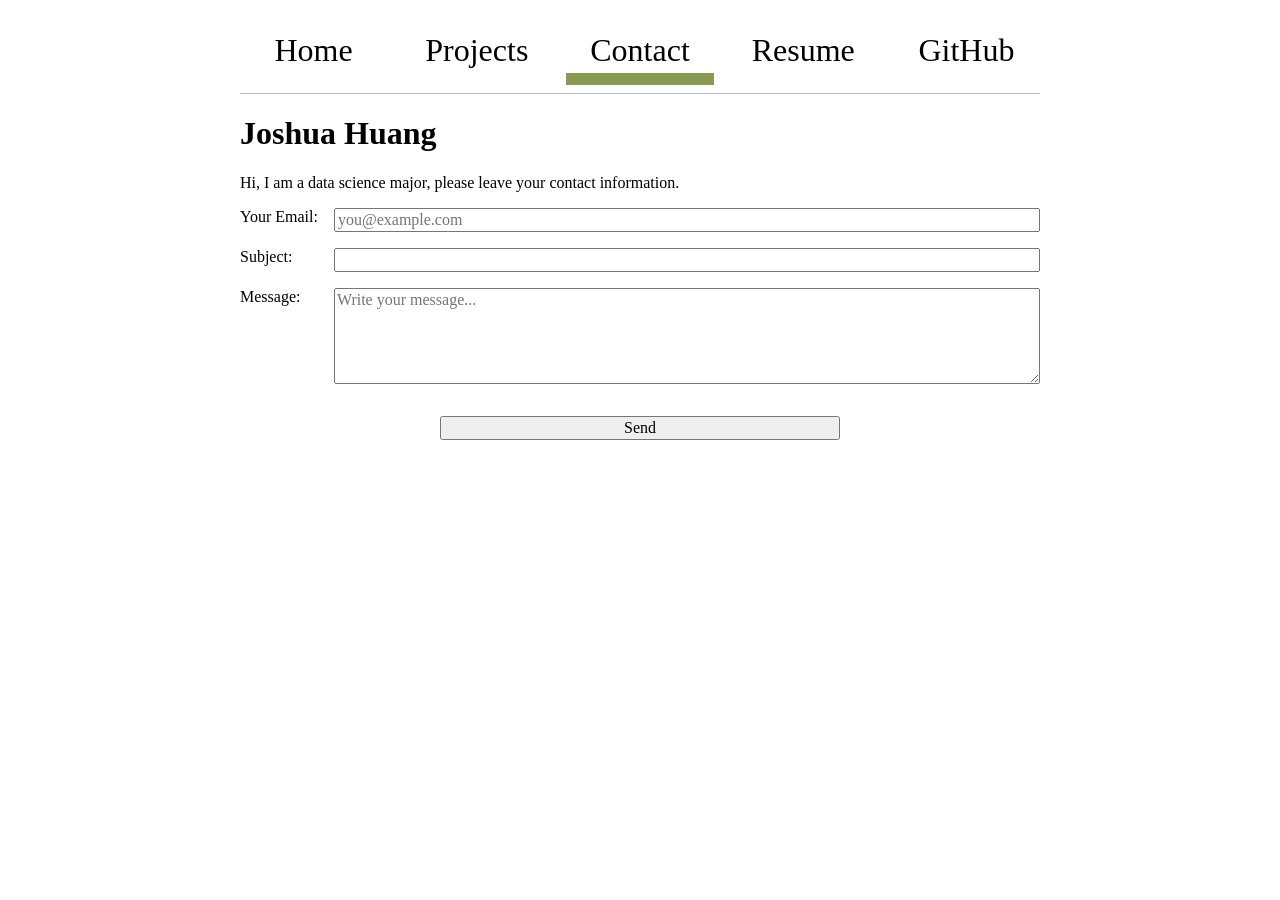
==== contact/index.html @ e82c4d55 "new update ui" ====
<!DOCTYPE html>
<html lang="en">
<head>
    <meta charset="UTF-8">
    <meta name="viewport" content="width=device-width, initial-scale=1.0">
    <title>Document</title> 
    <link rel="stylesheet" href="../style.css">

    <nav>
        <a href="../index.html">Home</a>
        <a href="../projects/index.html">Projects</a>
        <a href="../contact/index.html" class="current">Contact</a>
        <a href="../resume/index.html">Resume</a>
        <a href="https://github.com/joshuaamm7" target="_blank">GitHub</a>
        
        </nav>
</head>
<body>

    <h1>Joshua Huang</h1>
    <p>Hi, I am a data science major, please leave your contact information.</p>
    <form action="mailto:joh095@ucsd.edu" method="POST" enctype="text/plain">
  
  <label>
    Your Email:
    <input name="email" type="email" placeholder="you@example.com" required>
  </label>

  <label>
    Subject:
    <input name="subject" required>
  </label>

  <label>
    Message:
    <textarea name="body" rows="5" cols="30" placeholder="Write your message..."></textarea>
  </label>

  <button type="submit">Send</button>

</form>

</body>
</html>
---- style.css ----
body {
  max-width: 100ch;
  margin: 0 auto;
  padding: 0.5rem 1rem;
}

input,
textarea,
button {
  font: inherit;
}

form {
  display: grid;
  grid-template-columns: auto 1fr;
  gap: 1em;
}

label {
  display: grid;
  grid-template-columns: subgrid;
  grid-column: 1 / -1;
}

button {
  grid-column: 1 / -1;
  width: 50%;
  margin: 1em auto;
}

:root{
    --color-accent: oklch(65.602% 0.09892 120.137);
} <!--root for whole doc>
html {
  accent-color: var(--color-accent);
}

nav ul,
nav li {
  display: contents;
}

nav {
  display: flex;
  gap: 1rem;
  padding: 0.5rem 0;
  align-items: center;
  font-size: 2rem;
  border-bottom: 1px solid oklch(80% 3% 200);
}

nav a {
  flex: 1;
  text-decoration: none;
  color: inherit;
  text-align: center;
  padding: 0.5em;
}
nav a.current {
  border-bottom: 0.4em solid var(--color-accent);
  padding-bottom: 0.1em;
}

nav a:hover {
  border-bottom: 0.4em solid var(--color-accent);
  background-color: oklch(from var(--color-accent) 95% 5% h)
}
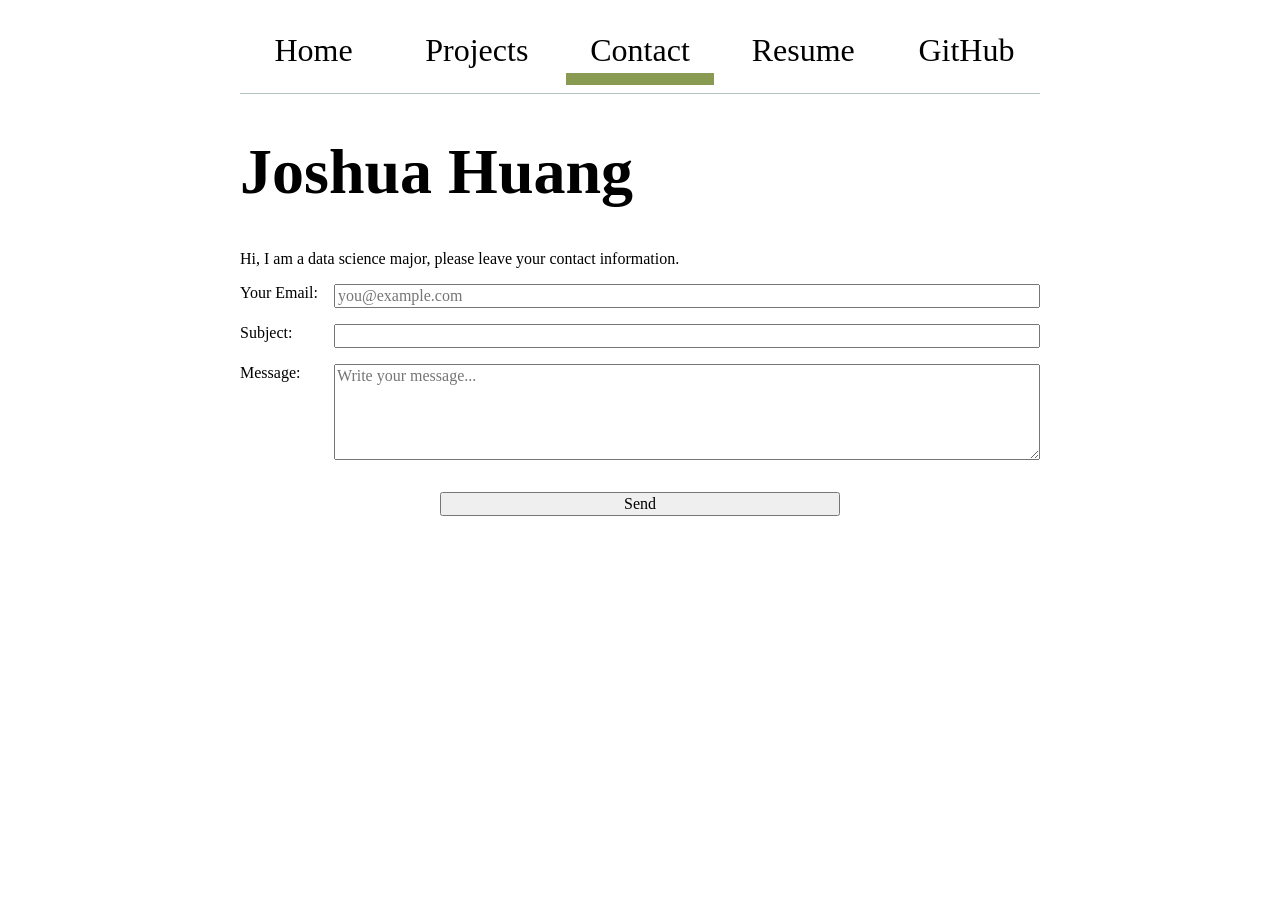
==== commit 1d02fe1b: "l3" ====
--- a/contact/index.html
+++ b/contact/index.html
@@ -5,6 +5,7 @@
     <meta name="viewport" content="width=device-width, initial-scale=1.0">
     <title>Document</title> 
     <link rel="stylesheet" href="../style.css">
+    <script type="module" src="../global.js"></script>
 
     <nav>
         <a href="../index.html">Home</a>
--- a/style.css
+++ b/style.css
@@ -64,4 +64,38 @@
 nav a:hover {
   border-bottom: 0.4em solid var(--color-accent);
   background-color: oklch(from var(--color-accent) 95% 5% h)
+}
+.projects {
+  display: grid;
+  grid-template-columns: repeat(auto-fill, minmax(15em, 1fr));
+  gap: 1em;
+}
+.projects img {
+  width: 100%;
+  height: auto;
+}
+.projects article {
+  padding: 1em;
+  background-color: #fafafa;
+}
+
+.projects article:hover {
+  transform: translateY(-4px);
+}
+
+.projects h2 {
+  margin: 0;
+}
+h1 {
+  font-size: 400%;
+}
+
+h1,
+h2,
+h3,
+h4,
+h5,
+h6 {
+  line-height: 1.1;
+  text-wrap: balance;
 }
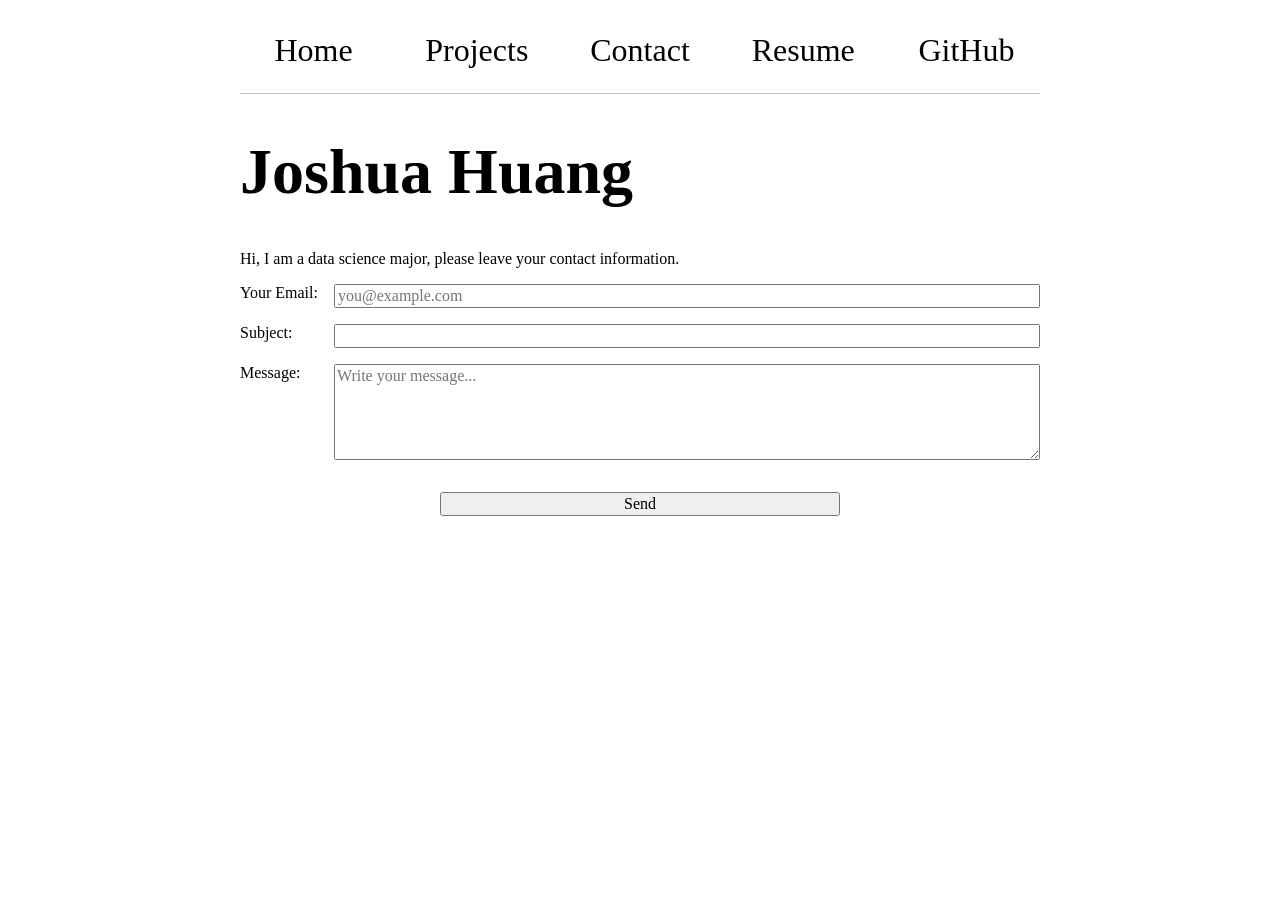
==== commit 9cc29511: "step3" ====
--- a/contact/index.html
+++ b/contact/index.html
@@ -7,14 +7,7 @@
     <link rel="stylesheet" href="../style.css">
     <script type="module" src="../global.js"></script>
 
-    <nav>
-        <a href="../index.html">Home</a>
-        <a href="../projects/index.html">Projects</a>
-        <a href="../contact/index.html" class="current">Contact</a>
-        <a href="../resume/index.html">Resume</a>
-        <a href="https://github.com/joshuaamm7" target="_blank">GitHub</a>
-        
-        </nav>
+    
 </head>
 <body>
 
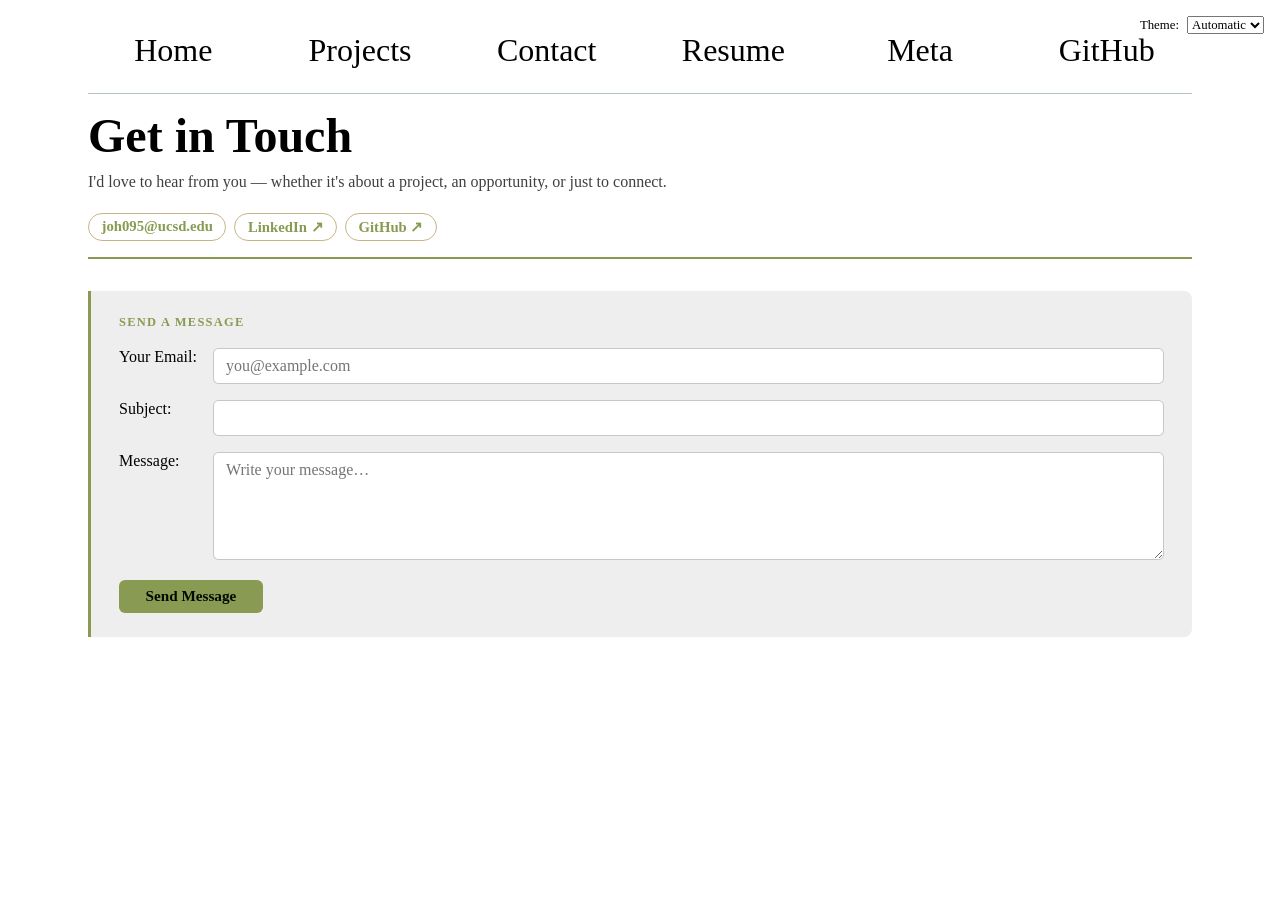
==== commit 7e4ba634: "ui update" ====
--- a/contact/index.html
+++ b/contact/index.html
@@ -1,38 +1,153 @@
 <!DOCTYPE html>
 <html lang="en">
 <head>
-    <meta charset="UTF-8">
-    <meta name="viewport" content="width=device-width, initial-scale=1.0">
-    <title>Document</title> 
-    <link rel="stylesheet" href="../style.css">
-    <script type="module" src="../global.js"></script>
+  <meta charset="UTF-8">
+  <meta name="viewport" content="width=device-width, initial-scale=1.0">
+  <title>Contact | Joshua Huang</title>
+  <link rel="stylesheet" href="../style.css">
+  <script type="module" src="../global.js"></script>
+  <style>
+    /* ── Page header ───────────────────────────────────────── */
+    .contact-header {
+      padding: 1rem 0 1rem;
+      border-bottom: 2px solid var(--color-accent);
+      margin-bottom: 2rem;
+    }
 
-    
+    .contact-header h1 {
+      font-size: clamp(2rem, 5vw, 3rem);
+      margin: 0 0 0.4rem;
+      line-height: 1.1;
+    }
+
+    .contact-sub {
+      font-size: 1rem;
+      line-height: 1.65;
+      opacity: 0.75;
+      margin: 0 0 1.1rem;
+    }
+
+    /* ── Direct contact links ──────────────────────────────── */
+    .contact-links {
+      display: flex;
+      flex-wrap: wrap;
+      gap: 0.5rem;
+    }
+
+    .contact-link {
+      display: inline-block;
+      font-size: 0.92rem;
+      font-weight: 600;
+      color: var(--color-accent);
+      text-decoration: none;
+      border: 1.5px solid color-mix(in oklch, var(--color-accent), canvas 35%);
+      padding: 0.28em 0.85em;
+      border-radius: 2em;
+      transition: background 150ms;
+    }
+
+    .contact-link:hover {
+      background: color-mix(in oklch, var(--color-accent), canvas 82%);
+    }
+
+    /* ── Form card ─────────────────────────────────────────── */
+    .contact-form-wrap {
+      background: color-mix(in oklch, canvas, canvastext 5%);
+      border-left: 3px solid var(--color-accent);
+      border-radius: 0 0.5rem 0.5rem 0;
+      padding: 1.5rem 1.75rem;
+    }
+
+    .form-intro {
+      font-size: 0.78rem;
+      font-weight: 800;
+      text-transform: uppercase;
+      letter-spacing: 0.1em;
+      color: var(--color-accent);
+      margin: 0 0 1.1rem;
+    }
+
+    /* ── Input styling ─────────────────────────────────────── */
+    input,
+    textarea {
+      padding: 0.5em 0.75em;
+      border: 1.5px solid color-mix(in oklch, currentColor 22%, transparent);
+      border-radius: 0.35em;
+      background: canvas;
+      color: canvastext;
+      width: 100%;
+      transition: border-color 150ms, box-shadow 150ms;
+    }
+
+    input:focus,
+    textarea:focus {
+      outline: none;
+      border-color: var(--color-accent);
+      box-shadow: 0 0 0 3px color-mix(in oklch, var(--color-accent), canvas 75%);
+    }
+
+    /* ── Submit button ─────────────────────────────────────── */
+    button[type="submit"] {
+      background: var(--color-accent);
+      color: oklch(12% 0.02 120);
+      border: none;
+      border-radius: 0.4em;
+      padding: 0.5em 1.75em;
+      font-size: 0.95rem;
+      font-weight: 700;
+      cursor: pointer;
+      width: auto;
+      margin: 0.25em 0 0;
+      justify-self: start;
+      transition: background 150ms;
+    }
+
+    button[type="submit"]:hover {
+      background: color-mix(in oklch, var(--color-accent), canvastext 20%);
+    }
+  </style>
 </head>
+
 <body>
 
-    <h1>Joshua Huang</h1>
-    <p>Hi, I am a data science major, please leave your contact information.</p>
+  <!-- ── Header ──────────────────────────────────────────────── -->
+  <header class="contact-header">
+    <h1>Get in Touch</h1>
+    <p class="contact-sub">
+      I'd love to hear from you — whether it's about a project, an opportunity, or just to connect.
+    </p>
+    <div class="contact-links">
+      <a href="mailto:joh095@ucsd.edu" class="contact-link">joh095@ucsd.edu</a>
+      <a href="https://linkedin.com/in/joshuahuang22" class="contact-link" target="_blank" rel="noopener noreferrer">LinkedIn ↗</a>
+      <a href="https://github.com/joshuaamm7" class="contact-link" target="_blank" rel="noopener noreferrer">GitHub ↗</a>
+    </div>
+  </header>
+
+  <!-- ── Form card ───────────────────────────────────────────── -->
+  <div class="contact-form-wrap">
+    <p class="form-intro">Send a message</p>
+
     <form action="mailto:joh095@ucsd.edu" method="POST" enctype="text/plain">
-  
-  <label>
-    Your Email:
-    <input name="email" type="email" placeholder="you@example.com" required>
-  </label>
 
-  <label>
-    Subject:
-    <input name="subject" required>
-  </label>
+      <label>
+        Your Email:
+        <input name="email" type="email" placeholder="you@example.com" required>
+      </label>
 
-  <label>
-    Message:
-    <textarea name="body" rows="5" cols="30" placeholder="Write your message..."></textarea>
-  </label>
+      <label>
+        Subject:
+        <input name="subject" required>
+      </label>
 
-  <button type="submit">Send</button>
+      <label>
+        Message:
+        <textarea name="body" rows="5" placeholder="Write your message…"></textarea>
+      </label>
 
-</form>
+      <button type="submit">Send Message</button>
+
+    </form>
+  </div>
 
 </body>
 </html>
--- a/style.css
+++ b/style.css
@@ -1,14 +1,32 @@
+* {
+  box-sizing: border-box;
+}
+
+:root {
+  --color-accent: oklch(65.602% 0.09892 120.137);
+}
+
+html {
+  accent-color: var(--color-accent);
+  color-scheme: light dark;
+}
+
 body {
-  max-width: 100ch;
+  max-width: min(1300px, 90vw);
   margin: 0 auto;
-  padding: 0.5rem 1rem;
+  padding: 0.5rem 1.5rem;
+  background-color: canvas;
+  color: canvastext;
 }
 
 input,
 textarea,
-button {
+button,
+select {
   font: inherit;
 }
+
+/* ─── Form ─────────────────────────────────────────────── */
 
 form {
   display: grid;
@@ -16,7 +34,7 @@
   gap: 1em;
 }
 
-label {
+form label {
   display: grid;
   grid-template-columns: subgrid;
   grid-column: 1 / -1;
@@ -28,25 +46,21 @@
   margin: 1em auto;
 }
 
-:root{
-    --color-accent: oklch(65.602% 0.09892 120.137);
-} <!--root for whole doc>
-html {
-  accent-color: var(--color-accent);
-}
-
-nav ul,
-nav li {
-  display: contents;
-}
+/* ─── Navigation ────────────────────────────────────────── */
 
 nav {
+  --border-color: oklch(50% 10% 200 / 40%);
   display: flex;
   gap: 1rem;
   padding: 0.5rem 0;
   align-items: center;
   font-size: 2rem;
-  border-bottom: 1px solid oklch(80% 3% 200);
+  border-bottom: 1px solid var(--border-color);
+}
+
+nav ul,
+nav li {
+  display: contents;
 }
 
 nav a {
@@ -56,6 +70,7 @@
   text-align: center;
   padding: 0.5em;
 }
+
 nav a.current {
   border-bottom: 0.4em solid var(--color-accent);
   padding-bottom: 0.1em;
@@ -63,29 +78,11 @@
 
 nav a:hover {
   border-bottom: 0.4em solid var(--color-accent);
-  background-color: oklch(from var(--color-accent) 95% 5% h)
-}
-.projects {
-  display: grid;
-  grid-template-columns: repeat(auto-fill, minmax(15em, 1fr));
-  gap: 1em;
-}
-.projects img {
-  width: 100%;
-  height: auto;
-}
-.projects article {
-  padding: 1em;
-  background-color: #fafafa;
-}
-
-.projects article:hover {
-  transform: translateY(-4px);
-}
-
-.projects h2 {
-  margin: 0;
-}
+  background-color: color-mix(in oklch, var(--color-accent), canvas 85%);
+}
+
+/* ─── Headings ──────────────────────────────────────────── */
+
 h1 {
   font-size: 400%;
 }
@@ -98,4 +95,515 @@
 h6 {
   line-height: 1.1;
   text-wrap: balance;
+}
+
+/* ─── Theme selector ────────────────────────────────────── */
+
+.color-scheme {
+  position: absolute;
+  top: 1rem;
+  right: 1rem;
+  font-size: 80%;
+  display: flex;
+  align-items: center;
+  gap: 0.5rem;
+  grid-column: auto;
+  grid-template-columns: none;
+}
+
+/* ─── Profile stats ─────────────────────────────────────── */
+
+#profile-stats dl {
+  display: grid;
+  grid-template-columns: repeat(4, 1fr);
+  gap: 0.5rem;
+}
+
+#profile-stats dt {
+  grid-row: 1;
+  font-weight: bold;
+  color: gray;
+  text-transform: uppercase;
+}
+
+#profile-stats dd {
+  grid-row: 2;
+  margin: 0;
+  font-size: 2rem;
+}
+
+/* ─── Projects grid ─────────────────────────────────────── */
+
+.projects {
+  display: grid;
+  grid-template-columns: repeat(auto-fill, minmax(17em, 1fr));
+  gap: 1.5em;
+}
+
+.projects img {
+  width: 100%;
+  height: auto;
+}
+
+.projects article {
+  padding: 1.25em;
+  background-color: color-mix(in oklch, canvas, canvastext 5%);
+}
+
+.projects article:hover {
+  transform: translateY(-4px);
+}
+
+.projects h2 {
+  margin: 0;
+}
+
+.project-link {
+  display: inline-block;
+  margin-top: 0.75em;
+  font-size: 0.875rem;
+  font-weight: 600;
+  color: var(--color-accent);
+  text-decoration: none;
+}
+
+.project-link:hover {
+  text-decoration: underline;
+}
+
+/* ─── Pie chart & legend ────────────────────────────────── */
+
+.chart-container {
+  display: flex;
+  align-items: center;
+  gap: 2.5em;
+  margin-block: 2.5rem;
+}
+
+#projects-pie-plot {
+  max-width: 20em;
+  overflow: visible;
+}
+
+#projects-pie-plot path {
+  transition: 300ms;
+  cursor: pointer;
+}
+
+#projects-pie-plot:has(path:hover) path:not(:hover) {
+  opacity: 0.5;
+}
+
+.selected {
+  --color: oklch(60% 45% 0) !important;
+}
+
+.selected:is(path) {
+  fill: var(--color);
+}
+
+.legend {
+  flex: 1;
+  display: grid;
+  grid-template-columns: repeat(auto-fill, minmax(9em, 1fr));
+  gap: 1em;
+  padding: 1em;
+  border: 1px solid #ccc;
+  border-radius: 0.5em;
+  list-style: none;
+}
+
+.legend-item {
+  display: flex;
+  align-items: center;
+  gap: 0.5em;
+}
+
+.swatch {
+  display: inline-block;
+  width: 1em;
+  aspect-ratio: 1 / 1;
+  background-color: var(--color);
+  border-radius: 0.2em;
+}
+
+/* ─── Search bar ────────────────────────────────────────── */
+
+.searchBar {
+  display: block;
+  width: 100%;
+  max-width: 35em;
+  padding: 0.75em 1em;
+  margin-block: 1.5em;
+  font-size: 1.1rem;
+  border: 2px solid var(--color-accent);
+  border-radius: 0.5em;
+  background-color: canvas;
+  color: canvastext;
+}
+
+.searchBar::placeholder {
+  color: color-mix(in oklch, canvastext, canvas 45%);
+}
+
+.searchBar:focus {
+  outline: 3px solid color-mix(in oklch, var(--color-accent), canvas 60%);
+  outline-offset: 2px;
+}
+
+/* ─── Stats ─────────────────────────────────────────────── */
+
+.stats {
+  display: grid;
+  grid-template-columns: repeat(auto-fit, minmax(10em, 1fr));
+  gap: 1rem;
+  margin-block: 2rem;
+}
+
+.stats dt {
+  font-weight: bold;
+  color: color-mix(in oklch, canvastext, canvas 35%);
+}
+
+.stats dd {
+  margin: 0;
+  font-size: 2rem;
+  font-weight: bold;
+}
+
+/* ─── Gridlines ─────────────────────────────────────────── */
+
+.gridlines line {
+  stroke: currentColor;
+  stroke-opacity: 0.15;
+}
+
+.gridlines path {
+  display: none;
+}
+
+/* ─── Tooltip & info ────────────────────────────────────── */
+
+.info {
+  display: grid;
+  grid-template-columns: auto 1fr;
+  gap: 0.25rem 1rem;
+  margin: 0;
+}
+
+.info dt {
+  color: color-mix(in oklch, canvastext, canvas 40%);
+  font-weight: bold;
+}
+
+.info dd {
+  margin: 0;
+}
+
+.tooltip {
+  position: fixed;
+  top: 1em;
+  left: 1em;
+  background: color-mix(in oklch, canvas, canvastext 5%);
+  color: canvastext;
+  border: 1px solid color-mix(in oklch, canvastext, canvas 75%);
+  border-radius: 0.75rem;
+  padding: 1rem;
+  box-shadow: 0 0.5rem 1.5rem rgb(0 0 0 / 0.18);
+  backdrop-filter: blur(0.5rem);
+  z-index: 10;
+}
+
+dl.info {
+  transition-duration: 500ms;
+  transition-property: opacity, visibility;
+}
+
+dl.info[hidden]:not(:hover, :focus-within) {
+  opacity: 0;
+  visibility: hidden;
+}
+
+/* ─── Meta page header ──────────────────────────────────── */
+
+.meta-header {
+  margin-bottom: 2rem;
+}
+
+.meta-intro {
+  min-width: 0;
+}
+
+.meta-intro h1 {
+  font-size: clamp(2.5rem, 7vw, 4.5rem);
+  line-height: 1;
+  margin-bottom: 1rem;
+}
+
+.meta-intro p {
+  margin-bottom: 1rem;
+}
+
+.meta-stats-panel {
+  position: static;
+  width: 100%;
+}
+
+#stats {
+  display: grid;
+  grid-template-columns: repeat(auto-fit, minmax(120px, 1fr));
+  gap: 0.75rem;
+  margin-top: 1.25rem;
+  margin-bottom: 2rem;
+}
+
+.stat-card {
+  padding: 0.75rem 0;
+  border-top: 1px solid color-mix(in oklch, currentColor 20%, transparent);
+}
+
+.stat-card dt {
+  margin: 0 0 0.25rem;
+  font-size: 0.8rem;
+  font-weight: 700;
+  opacity: 0.6;
+}
+
+.stat-card dd {
+  margin: 0;
+  font-size: clamp(1.3rem, 2.8vw, 2rem);
+  font-weight: 800;
+  line-height: 1.1;
+}
+
+/* ─── Time slider ───────────────────────────────────────── */
+
+.slider-container {
+  margin-block: 1rem;
+}
+
+.slider-container label {
+  display: flex;
+  align-items: center;
+  gap: 1rem;
+  flex-wrap: wrap;
+}
+
+#commit-progress {
+  width: min(320px, 100%);
+  flex: 0 1 320px;
+}
+
+#commit-time {
+  font-size: 0.9rem;
+  opacity: 0.75;
+}
+
+/* ─── Circles (scatter plot) ────────────────────────────── */
+
+circle {
+  transition: all 200ms;
+  transform-origin: center;
+  transform-box: fill-box;
+
+  @starting-style {
+    r: 0;
+  }
+}
+
+circle:hover {
+  transform: scale(1.5);
+}
+
+circle.selected {
+  fill: #ff6b6b;
+}
+
+/* ─── Brush selection ───────────────────────────────────── */
+
+@keyframes marching-ants {
+  to {
+    stroke-dashoffset: -8;
+  }
+}
+
+.selection {
+  fill-opacity: 0.1;
+  stroke: currentColor;
+  stroke-opacity: 0.7;
+  stroke-dasharray: 5 3;
+  animation: marching-ants 2s linear infinite;
+}
+
+/* ─── Responsive ────────────────────────────────────────── */
+
+@media (max-width: 700px) {
+  .chart-container {
+    flex-direction: column;
+    align-items: stretch;
+  }
+
+  #projects-pie-plot {
+    align-self: center;
+  }
+}
+/* ─── Scrollytelling layout ──────────────────────────────── */
+
+#scrolly-1 {
+  position: relative;
+  display: grid;
+  grid-template-columns: minmax(260px, 0.85fr) minmax(480px, 1.4fr);
+  gap: 2rem;
+  align-items: start;
+  margin-top: 2rem;
+  margin-bottom: 4rem;
+}
+
+#scatter-story {
+  position: relative;
+  z-index: 1;
+}
+
+#scatter-plot {
+  position: sticky;
+  top: 1rem;
+  align-self: start;
+  max-height: 95vh;
+  overflow-y: auto;
+  z-index: 0;
+  padding-bottom: 1rem;
+}
+
+.chart-section h2,
+.files-section h2 {
+  margin-top: 0;
+  margin-bottom: 0.75rem;
+}
+
+#chart {
+  width: 100%;
+  overflow: visible;
+}
+
+#chart svg {
+  width: 100%;
+  height: auto;
+  max-height: 45vh;
+  display: block;
+}
+
+/* ─── Scroll steps ───────────────────────────────────────── */
+
+.step {
+  margin-bottom: 1.75rem;
+  padding: 0.75rem 0 0.75rem 1rem;
+  border-left: 3px solid #555;
+  opacity: 0.55;
+  font-size: 0.95rem;
+  line-height: 1.5;
+  transition: opacity 200ms, border-color 200ms;
+}
+
+.step:last-child {
+  margin-bottom: 2rem;
+}
+
+.step p {
+  margin: 0 0 0.6rem;
+}
+
+.step.is-active {
+  opacity: 1;
+  border-left-color: currentColor;
+}
+
+#scatter-story a {
+  color: inherit;
+  font-weight: 600;
+}
+
+/* ─── Files section (inside sticky right column) ─────────── */
+
+.files-section {
+  margin-top: 1.5rem;
+  padding-top: 1rem;
+  border-top: 1px solid color-mix(in oklch, currentColor 18%, transparent);
+}
+
+#files {
+  display: grid;
+  grid-template-columns: minmax(120px, 180px) minmax(0, 1fr);
+  gap: 0.45rem 0.9rem;
+  align-items: start;
+}
+
+#files > div {
+  grid-column: 1 / -1;
+  display: grid;
+  grid-template-columns: subgrid;
+  align-items: start;
+  margin-bottom: 0.35rem;
+}
+
+#files dt {
+  grid-column: 1;
+  font-size: 0.75rem;
+  line-height: 1.2;
+  min-width: 0;
+}
+
+#files dt code {
+  white-space: normal;
+  overflow-wrap: anywhere;
+}
+
+#files dt small {
+  display: block;
+  opacity: 0.65;
+  font-size: 0.7rem;
+  margin-top: 0.15rem;
+}
+
+#files dd {
+  grid-column: 2;
+  display: flex;
+  flex-wrap: wrap;
+  gap: 0.12em;
+  margin: 0;
+  padding-top: 0.15rem;
+  min-width: 0;
+}
+
+.loc {
+  flex: 0 0 auto;
+  width: 0.38em;
+  aspect-ratio: 1;
+  border-radius: 50%;
+  background: var(--color);
+}
+
+/* ─── Responsive (meta page) ─────────────────────────────── */
+
+@media (max-width: 900px) {
+  #scrolly-1 {
+    grid-template-columns: 1fr;
+  }
+
+  #scatter-plot {
+    position: static;
+    max-height: none;
+    overflow: visible;
+  }
+
+  #files {
+    grid-template-columns: 1fr;
+  }
+
+  #files > div {
+    display: block;
+  }
+
+  #files dd {
+    margin-top: 0.35rem;
+  }
 }
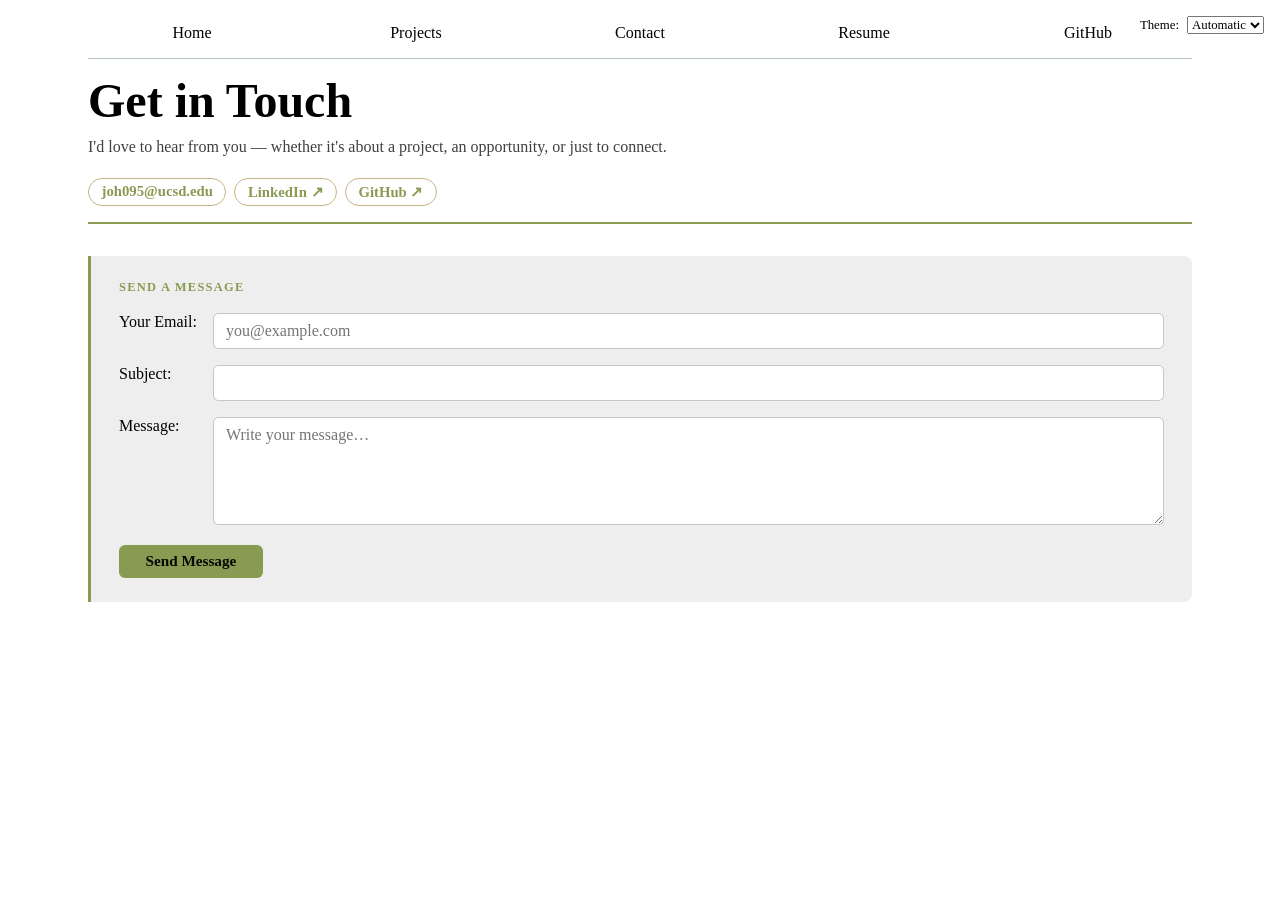
==== commit 90866810: "new resume upload" ====
--- a/contact/index.html
+++ b/contact/index.html
@@ -127,7 +127,8 @@
   <div class="contact-form-wrap">
     <p class="form-intro">Send a message</p>
 
-    <form action="mailto:joh095@ucsd.edu" method="POST" enctype="text/plain">
+    <!-- To activate: sign up at formspree.io and replace YOUR_FORM_ID below -->
+    <form action="https://formspree.io/f/YOUR_FORM_ID" method="POST">
 
       <label>
         Your Email:
--- a/style.css
+++ b/style.css
@@ -54,7 +54,7 @@
   gap: 1rem;
   padding: 0.5rem 0;
   align-items: center;
-  font-size: 2rem;
+  font-size: 1rem;
   border-bottom: 1px solid var(--border-color);
 }
 
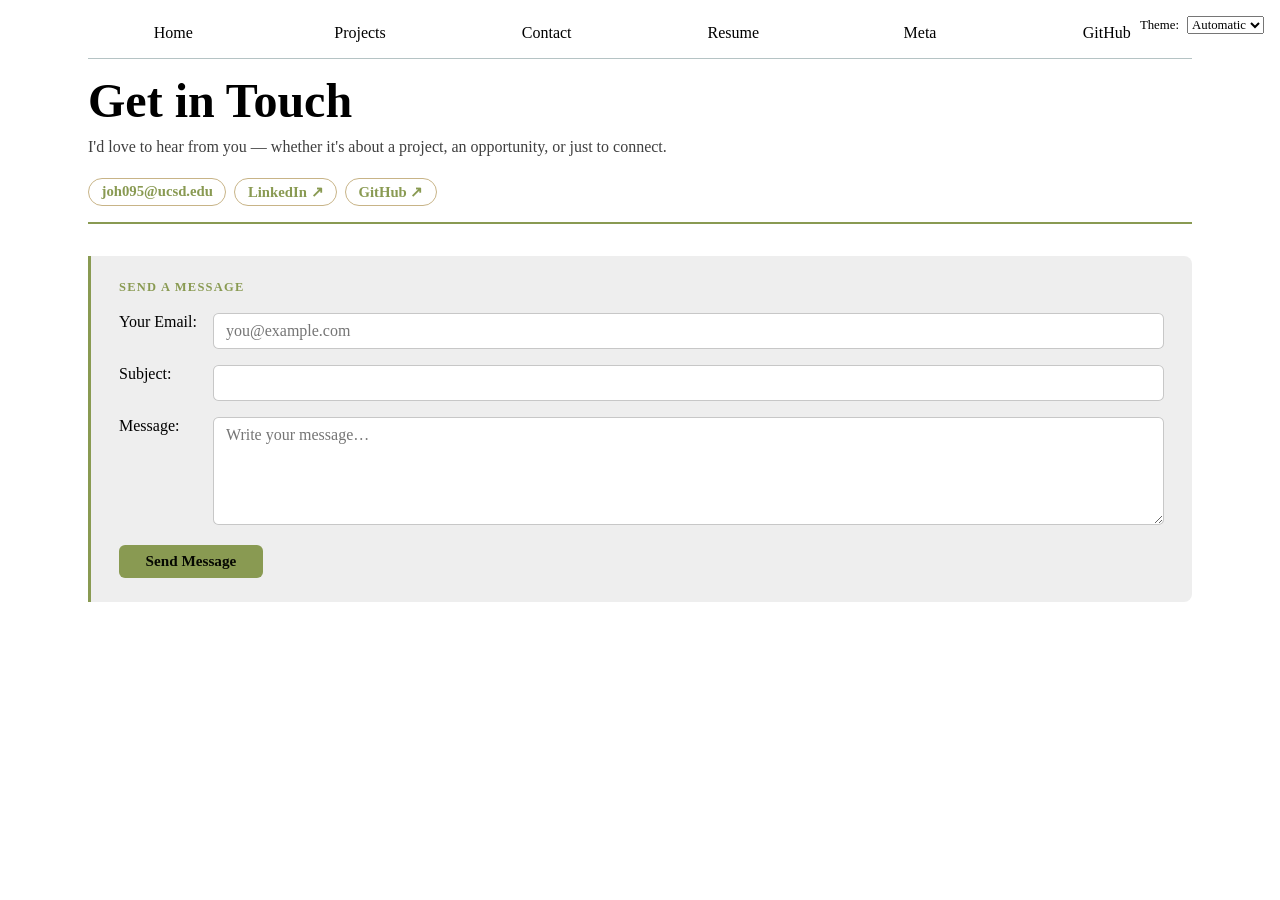
==== commit ed7631ac: "contact" ====
--- a/contact/index.html
+++ b/contact/index.html
@@ -127,8 +127,7 @@
   <div class="contact-form-wrap">
     <p class="form-intro">Send a message</p>
 
-    <!-- To activate: sign up at formspree.io and replace YOUR_FORM_ID below -->
-    <form action="https://formspree.io/f/YOUR_FORM_ID" method="POST">
+    <form action="mailto:joh095@ucsd.edu" method="POST" enctype="text/plain">
 
       <label>
         Your Email:
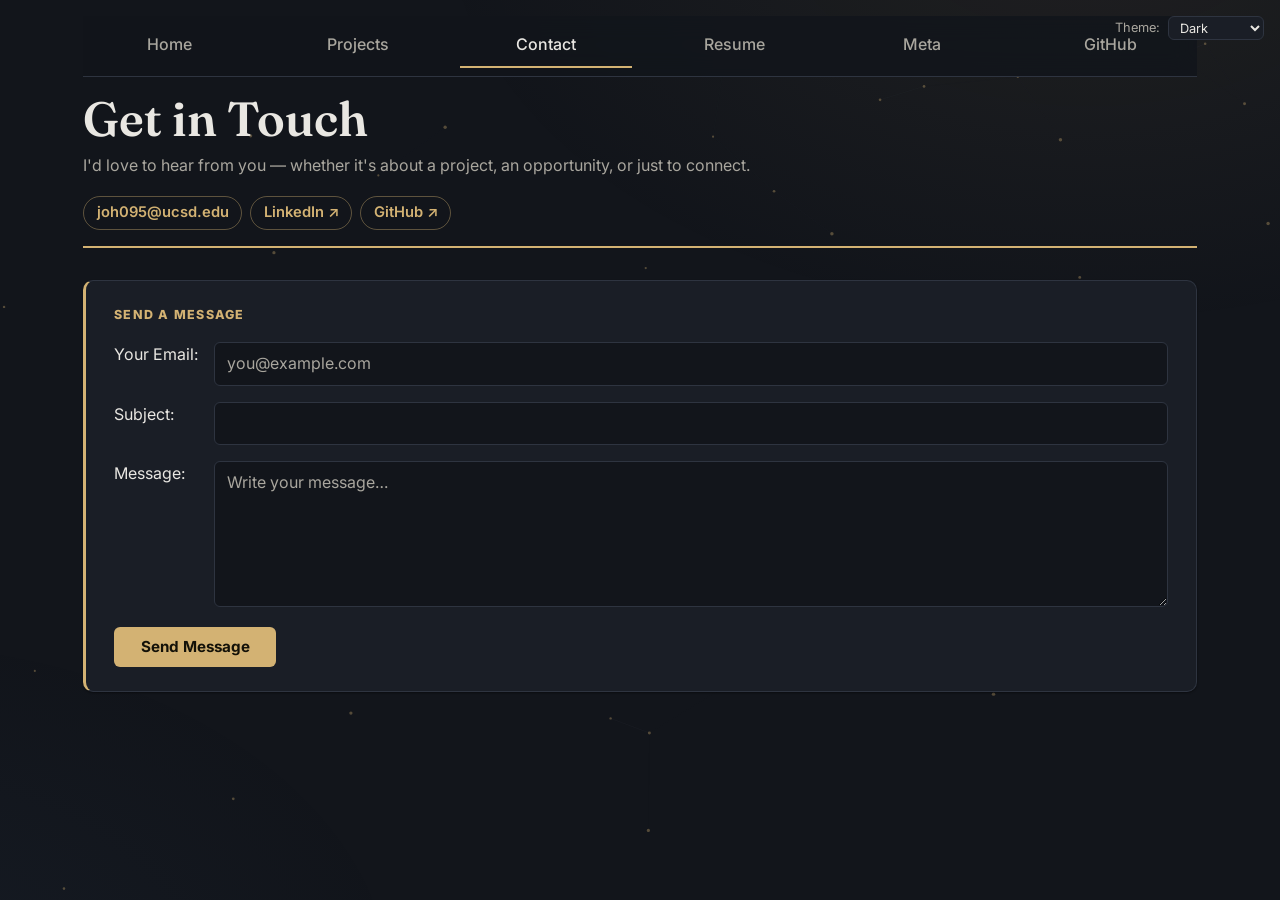
==== commit 48ad91c0: "resume UI update" ====
--- a/contact/index.html
+++ b/contact/index.html
@@ -4,6 +4,9 @@
   <meta charset="UTF-8">
   <meta name="viewport" content="width=device-width, initial-scale=1.0">
   <title>Contact | Joshua Huang</title>
+  <link rel="preconnect" href="https://fonts.googleapis.com">
+  <link rel="preconnect" href="https://fonts.gstatic.com" crossorigin>
+  <link href="https://fonts.googleapis.com/css2?family=Fraunces:opsz,wght@9..144,500;9..144,600;9..144,700&family=Inter:wght@400;500;600;700&family=IBM+Plex+Mono:wght@400;500&display=swap" rel="stylesheet">
   <link rel="stylesheet" href="../style.css">
   <script type="module" src="../global.js"></script>
   <style>
@@ -23,7 +26,7 @@
     .contact-sub {
       font-size: 1rem;
       line-height: 1.65;
-      opacity: 0.75;
+      color: var(--text-muted);
       margin: 0 0 1.1rem;
     }
 
@@ -38,23 +41,26 @@
       display: inline-block;
       font-size: 0.92rem;
       font-weight: 600;
-      color: var(--color-accent);
+      color: var(--accent);
       text-decoration: none;
-      border: 1.5px solid color-mix(in oklch, var(--color-accent), canvas 35%);
+      border: 1px solid color-mix(in oklch, var(--accent), transparent 60%);
       padding: 0.28em 0.85em;
       border-radius: 2em;
-      transition: background 150ms;
+      transition: background var(--dur-1) var(--ease), border-color var(--dur-1) var(--ease);
     }
 
     .contact-link:hover {
-      background: color-mix(in oklch, var(--color-accent), canvas 82%);
+      background: color-mix(in oklch, var(--accent), transparent 88%);
+      border-color: var(--accent);
     }
 
     /* ── Form card ─────────────────────────────────────────── */
     .contact-form-wrap {
-      background: color-mix(in oklch, canvas, canvastext 5%);
-      border-left: 3px solid var(--color-accent);
-      border-radius: 0 0.5rem 0.5rem 0;
+      background: var(--surface);
+      border: 1px solid var(--border);
+      border-left: 3px solid var(--accent);
+      border-radius: var(--radius-m);
+      box-shadow: var(--shadow-1);
       padding: 1.5rem 1.75rem;
     }
 
@@ -71,27 +77,32 @@
     input,
     textarea {
       padding: 0.5em 0.75em;
-      border: 1.5px solid color-mix(in oklch, currentColor 22%, transparent);
-      border-radius: 0.35em;
-      background: canvas;
-      color: canvastext;
+      border: 1px solid var(--border);
+      border-radius: var(--radius-s);
+      background: var(--bg);
+      color: var(--text);
       width: 100%;
-      transition: border-color 150ms, box-shadow 150ms;
+      transition: border-color var(--dur-1) var(--ease), box-shadow var(--dur-1) var(--ease);
+    }
+
+    input::placeholder,
+    textarea::placeholder {
+      color: var(--text-muted);
     }
 
     input:focus,
     textarea:focus {
       outline: none;
-      border-color: var(--color-accent);
-      box-shadow: 0 0 0 3px color-mix(in oklch, var(--color-accent), canvas 75%);
+      border-color: var(--accent);
+      box-shadow: 0 0 0 3px color-mix(in oklch, var(--accent), transparent 75%);
     }
 
     /* ── Submit button ─────────────────────────────────────── */
     button[type="submit"] {
-      background: var(--color-accent);
-      color: oklch(12% 0.02 120);
+      background: var(--accent);
+      color: var(--on-accent);
       border: none;
-      border-radius: 0.4em;
+      border-radius: var(--radius-s);
       padding: 0.5em 1.75em;
       font-size: 0.95rem;
       font-weight: 700;
@@ -99,11 +110,11 @@
       width: auto;
       margin: 0.25em 0 0;
       justify-self: start;
-      transition: background 150ms;
+      transition: background var(--dur-1) var(--ease);
     }
 
     button[type="submit"]:hover {
-      background: color-mix(in oklch, var(--color-accent), canvastext 20%);
+      background: var(--accent-strong);
     }
   </style>
 </head>
--- a/style.css
+++ b/style.css
@@ -3,20 +3,75 @@
 }
 
 :root {
-  --color-accent: oklch(65.602% 0.09892 120.137);
+  /* surfaces */
+  --bg:            light-dark(#f6f4ef, #12151b);
+  --surface:       light-dark(#fdfcf9, #1a1e26);
+  --surface-2:     light-dark(#efece4, #222733);
+  --border:        light-dark(#ddd8cc, #2e3440);
+  --border-strong: light-dark(#c9c3b4, #3a414f);
+  /* ink */
+  --text:          light-dark(#23262c, #e9e7e2);
+  --text-muted:    light-dark(#5d5f66, #a9a69e);
+  /* accent (champagne / bronze) */
+  --accent:        light-dark(#7d600f, #d3b273);
+  --accent-strong: color-mix(in oklch, var(--accent), var(--text) 15%);
+  --on-accent:     light-dark(#ffffff, #131108);
+  --color-accent:  var(--accent); /* legacy alias used by inline page styles */
+  /* chart chrome */
+  --chart-dot:     light-dark(#3a6ea8, #5e8fc7);
+  --grid:          light-dark(#e5e1d6, #262b35);
+  /* background effect */
+  --bg-particle:   light-dark(#8a6b1e, #d3b273);
+  --bg-line:       light-dark(#8f8974, #5b6474);
+  /* elevation, radii, motion, type */
+  --shadow-color:  light-dark(rgb(60 50 20 / 0.10), rgb(0 0 0 / 0.45));
+  --shadow-1: 0 1px 2px var(--shadow-color);
+  --shadow-2: 0 2px 6px var(--shadow-color), 0 12px 32px var(--shadow-color);
+  --radius-s: 0.375rem;
+  --radius-m: 0.625rem;
+  --radius-l: 1rem;
+  --ease: cubic-bezier(0.4, 0, 0.2, 1);
+  --dur-1: 150ms;
+  --dur-2: 300ms;
+  --font-display: "Fraunces", Georgia, "Times New Roman", serif;
+  --font-body: "Inter", system-ui, -apple-system, "Segoe UI", sans-serif;
+  --font-mono: "IBM Plex Mono", ui-monospace, SFMono-Regular, Menlo, monospace;
 }
 
 html {
-  accent-color: var(--color-accent);
+  accent-color: var(--accent);
   color-scheme: light dark;
+  /* page background lives on html so the fixed bg canvas (z-index -1) stays visible */
+  background-color: var(--bg);
 }
 
 body {
-  max-width: min(1300px, 90vw);
+  max-width: min(1200px, 92vw);
   margin: 0 auto;
-  padding: 0.5rem 1.5rem;
-  background-color: canvas;
-  color: canvastext;
+  padding: 1rem 2rem;
+  background-color: transparent;
+  color: var(--text);
+  font-family: var(--font-body);
+  line-height: 1.6;
+}
+
+/* Ambient wash — static fallback layer beneath the constellation canvas */
+body::before {
+  content: "";
+  position: fixed;
+  inset: 0;
+  z-index: -2;
+  pointer-events: none;
+  background:
+    radial-gradient(1100px 700px at 85% -10%, color-mix(in oklch, var(--accent), transparent 93%), transparent 60%),
+    radial-gradient(900px 600px at -10% 110%, color-mix(in oklch, var(--chart-dot), transparent 95%), transparent 60%);
+}
+
+#bg-canvas {
+  position: fixed;
+  inset: 0;
+  z-index: -1;
+  pointer-events: none;
 }
 
 input,
@@ -49,13 +104,18 @@
 /* ─── Navigation ────────────────────────────────────────── */
 
 nav {
-  --border-color: oklch(50% 10% 200 / 40%);
+  position: sticky;
+  top: 0;
+  z-index: 50;
   display: flex;
   gap: 1rem;
   padding: 0.5rem 0;
   align-items: center;
   font-size: 1rem;
-  border-bottom: 1px solid var(--border-color);
+  background: color-mix(in srgb, var(--bg) 82%, transparent);
+  backdrop-filter: blur(12px);
+  -webkit-backdrop-filter: blur(12px);
+  border-bottom: 1px solid var(--border);
 }
 
 nav ul,
@@ -66,25 +126,28 @@
 nav a {
   flex: 1;
   text-decoration: none;
-  color: inherit;
+  color: var(--text-muted);
+  font-weight: 500;
   text-align: center;
   padding: 0.5em;
+  border-bottom: 2px solid transparent;
+  transition: color var(--dur-1) var(--ease), border-color var(--dur-1) var(--ease);
 }
 
 nav a.current {
-  border-bottom: 0.4em solid var(--color-accent);
-  padding-bottom: 0.1em;
-}
-
-nav a:hover {
-  border-bottom: 0.4em solid var(--color-accent);
-  background-color: color-mix(in oklch, var(--color-accent), canvas 85%);
+  color: var(--text);
+  border-bottom-color: var(--accent);
+}
+
+nav a:hover:not(.current) {
+  color: var(--text);
+  border-bottom-color: color-mix(in oklch, var(--accent), transparent 50%);
 }
 
 /* ─── Headings ──────────────────────────────────────────── */
 
 h1 {
-  font-size: 400%;
+  font-size: clamp(2.5rem, 6vw, 4rem);
 }
 
 h1,
@@ -93,8 +156,32 @@
 h4,
 h5,
 h6 {
+  font-family: var(--font-display);
+  font-weight: 600;
   line-height: 1.1;
   text-wrap: balance;
+}
+
+a {
+  color: var(--accent);
+  transition: color var(--dur-1) var(--ease);
+}
+
+a:hover {
+  color: var(--accent-strong);
+}
+
+code {
+  font-family: var(--font-mono);
+}
+
+:focus-visible {
+  outline: 2px solid var(--accent);
+  outline-offset: 2px;
+}
+
+::selection {
+  background: color-mix(in oklch, var(--accent), transparent 70%);
 }
 
 /* ─── Theme selector ────────────────────────────────────── */
@@ -103,7 +190,9 @@
   position: absolute;
   top: 1rem;
   right: 1rem;
+  z-index: 60;
   font-size: 80%;
+  color: var(--text-muted);
   display: flex;
   align-items: center;
   gap: 0.5rem;
@@ -111,6 +200,14 @@
   grid-template-columns: none;
 }
 
+.color-scheme select {
+  background: var(--surface);
+  color: var(--text);
+  border: 1px solid var(--border);
+  border-radius: var(--radius-s);
+  padding: 0.2em 0.5em;
+}
+
 /* ─── Profile stats ─────────────────────────────────────── */
 
 #profile-stats dl {
@@ -122,7 +219,7 @@
 #profile-stats dt {
   grid-row: 1;
   font-weight: bold;
-  color: gray;
+  color: var(--text-muted);
   text-transform: uppercase;
 }
 
@@ -143,19 +240,34 @@
 .projects img {
   width: 100%;
   height: auto;
+  border-radius: var(--radius-m);
 }
 
 .projects article {
-  padding: 1.25em;
-  background-color: color-mix(in oklch, canvas, canvastext 5%);
+  padding: 1.5em;
+  background-color: var(--surface);
+  border: 1px solid var(--border);
+  border-radius: var(--radius-l);
+  box-shadow: var(--shadow-1);
+  transition: transform var(--dur-2) var(--ease), box-shadow var(--dur-2) var(--ease), border-color var(--dur-2) var(--ease);
 }
 
 .projects article:hover {
   transform: translateY(-4px);
+  box-shadow: var(--shadow-2);
+  border-color: color-mix(in oklch, var(--accent), var(--border) 55%);
 }
 
 .projects h2 {
   margin: 0;
+}
+
+.projects article > p:first-of-type strong {
+  font-family: var(--font-mono);
+  font-size: 0.75rem;
+  font-weight: 500;
+  letter-spacing: 0.08em;
+  color: var(--text-muted);
 }
 
 .project-link {
@@ -195,7 +307,7 @@
 }
 
 .selected {
-  --color: oklch(60% 45% 0) !important;
+  --color: var(--accent) !important;
 }
 
 .selected:is(path) {
@@ -208,8 +320,9 @@
   grid-template-columns: repeat(auto-fill, minmax(9em, 1fr));
   gap: 1em;
   padding: 1em;
-  border: 1px solid #ccc;
-  border-radius: 0.5em;
+  border: 1px solid var(--border);
+  border-radius: var(--radius-m);
+  background: var(--surface);
   list-style: none;
 }
 
@@ -236,18 +349,20 @@
   padding: 0.75em 1em;
   margin-block: 1.5em;
   font-size: 1.1rem;
-  border: 2px solid var(--color-accent);
-  border-radius: 0.5em;
-  background-color: canvas;
-  color: canvastext;
+  border: 1px solid var(--border);
+  border-radius: var(--radius-m);
+  background-color: var(--surface);
+  color: var(--text);
+  transition: border-color var(--dur-1) var(--ease);
 }
 
 .searchBar::placeholder {
-  color: color-mix(in oklch, canvastext, canvas 45%);
+  color: var(--text-muted);
 }
 
 .searchBar:focus {
-  outline: 3px solid color-mix(in oklch, var(--color-accent), canvas 60%);
+  border-color: var(--accent);
+  outline: 3px solid color-mix(in oklch, var(--accent), transparent 70%);
   outline-offset: 2px;
 }
 
@@ -261,25 +376,51 @@
 }
 
 .stats dt {
-  font-weight: bold;
-  color: color-mix(in oklch, canvastext, canvas 35%);
+  font-weight: 600;
+  font-size: 0.72rem;
+  text-transform: uppercase;
+  letter-spacing: 0.08em;
+  color: var(--text-muted);
 }
 
 .stats dd {
   margin: 0;
   font-size: 2rem;
-  font-weight: bold;
+  font-weight: 600;
+  font-family: var(--font-mono);
+  font-variant-numeric: tabular-nums;
 }
 
 /* ─── Gridlines ─────────────────────────────────────────── */
 
 .gridlines line {
-  stroke: currentColor;
-  stroke-opacity: 0.15;
+  stroke: var(--grid);
+  stroke-opacity: 1;
 }
 
 .gridlines path {
   display: none;
+}
+
+/* ─── Axes & scatter dots (overrides D3 presentation attrs) ─ */
+
+.x-axis text,
+.y-axis text {
+  fill: var(--text-muted);
+  font-family: var(--font-body);
+  font-size: 0.72rem;
+  font-variant-numeric: tabular-nums;
+}
+
+.x-axis path.domain,
+.y-axis path.domain,
+.x-axis line,
+.y-axis line {
+  stroke: var(--border-strong);
+}
+
+.dots circle {
+  fill: var(--chart-dot);
 }
 
 /* ─── Tooltip & info ────────────────────────────────────── */
@@ -292,7 +433,7 @@
 }
 
 .info dt {
-  color: color-mix(in oklch, canvastext, canvas 40%);
+  color: var(--text-muted);
   font-weight: bold;
 }
 
@@ -304,12 +445,12 @@
   position: fixed;
   top: 1em;
   left: 1em;
-  background: color-mix(in oklch, canvas, canvastext 5%);
-  color: canvastext;
-  border: 1px solid color-mix(in oklch, canvastext, canvas 75%);
-  border-radius: 0.75rem;
+  background: color-mix(in srgb, var(--surface) 88%, transparent);
+  color: var(--text);
+  border: 1px solid var(--border-strong);
+  border-radius: var(--radius-m);
   padding: 1rem;
-  box-shadow: 0 0.5rem 1.5rem rgb(0 0 0 / 0.18);
+  box-shadow: var(--shadow-2);
   backdrop-filter: blur(0.5rem);
   z-index: 10;
 }
@@ -359,21 +500,25 @@
 
 .stat-card {
   padding: 0.75rem 0;
-  border-top: 1px solid color-mix(in oklch, currentColor 20%, transparent);
+  border-top: 1px solid var(--border);
 }
 
 .stat-card dt {
   margin: 0 0 0.25rem;
-  font-size: 0.8rem;
-  font-weight: 700;
-  opacity: 0.6;
+  font-size: 0.72rem;
+  font-weight: 600;
+  text-transform: uppercase;
+  letter-spacing: 0.08em;
+  color: var(--text-muted);
 }
 
 .stat-card dd {
   margin: 0;
   font-size: clamp(1.3rem, 2.8vw, 2rem);
-  font-weight: 800;
+  font-weight: 600;
   line-height: 1.1;
+  font-family: var(--font-mono);
+  font-variant-numeric: tabular-nums;
 }
 
 /* ─── Time slider ───────────────────────────────────────── */
@@ -396,7 +541,8 @@
 
 #commit-time {
   font-size: 0.9rem;
-  opacity: 0.75;
+  color: var(--text-muted);
+  font-variant-numeric: tabular-nums;
 }
 
 /* ─── Circles (scatter plot) ────────────────────────────── */
@@ -416,7 +562,7 @@
 }
 
 circle.selected {
-  fill: #ff6b6b;
+  fill: var(--accent);
 }
 
 /* ─── Brush selection ───────────────────────────────────── */
@@ -428,9 +574,10 @@
 }
 
 .selection {
-  fill-opacity: 0.1;
-  stroke: currentColor;
-  stroke-opacity: 0.7;
+  fill: var(--accent);
+  fill-opacity: 0.08;
+  stroke: var(--accent);
+  stroke-opacity: 0.8;
   stroke-dasharray: 5 3;
   animation: marching-ants 2s linear infinite;
 }
@@ -445,6 +592,20 @@
 
   #projects-pie-plot {
     align-self: center;
+  }
+
+  nav {
+    flex-wrap: wrap;
+    gap: 0;
+    font-size: 0.9rem;
+  }
+
+  nav a {
+    padding: 0.4em 0.5em;
+  }
+
+  #chart {
+    padding-left: 1.5rem;
   }
 }
 /* ─── Scrollytelling layout ──────────────────────────────── */
@@ -466,12 +627,13 @@
 
 #scatter-plot {
   position: sticky;
-  top: 1rem;
+  top: 3.5rem;
   align-self: start;
   max-height: 95vh;
   overflow-y: auto;
   z-index: 0;
   padding-bottom: 1rem;
+  scrollbar-color: var(--border-strong) transparent;
 }
 
 .chart-section h2,
@@ -483,6 +645,8 @@
 #chart {
   width: 100%;
   overflow: visible;
+  /* room for y-axis tick labels that extend left of the SVG viewBox */
+  padding-left: 2.5rem;
 }
 
 #chart svg {
@@ -497,11 +661,11 @@
 .step {
   margin-bottom: 1.75rem;
   padding: 0.75rem 0 0.75rem 1rem;
-  border-left: 3px solid #555;
-  opacity: 0.55;
+  border-left: 3px solid var(--border-strong);
+  color: var(--text-muted);
   font-size: 0.95rem;
   line-height: 1.5;
-  transition: opacity 200ms, border-color 200ms;
+  transition: color 200ms, border-color 200ms;
 }
 
 .step:last-child {
@@ -513,8 +677,8 @@
 }
 
 .step.is-active {
-  opacity: 1;
-  border-left-color: currentColor;
+  color: var(--text);
+  border-left-color: var(--accent);
 }
 
 #scatter-story a {
@@ -527,7 +691,7 @@
 .files-section {
   margin-top: 1.5rem;
   padding-top: 1rem;
-  border-top: 1px solid color-mix(in oklch, currentColor 18%, transparent);
+  border-top: 1px solid var(--border);
 }
 
 #files {
@@ -559,7 +723,7 @@
 
 #files dt small {
   display: block;
-  opacity: 0.65;
+  color: var(--text-muted);
   font-size: 0.7rem;
   margin-top: 0.15rem;
 }
@@ -606,4 +770,16 @@
   #files dd {
     margin-top: 0.35rem;
   }
+}
+
+/* ─── Reduced motion ─────────────────────────────────────── */
+
+@media (prefers-reduced-motion: reduce) {
+  *,
+  *::before,
+  *::after {
+    animation-duration: 0.01ms !important;
+    animation-iteration-count: 1 !important;
+    transition-duration: 0.01ms !important;
+  }
 }
